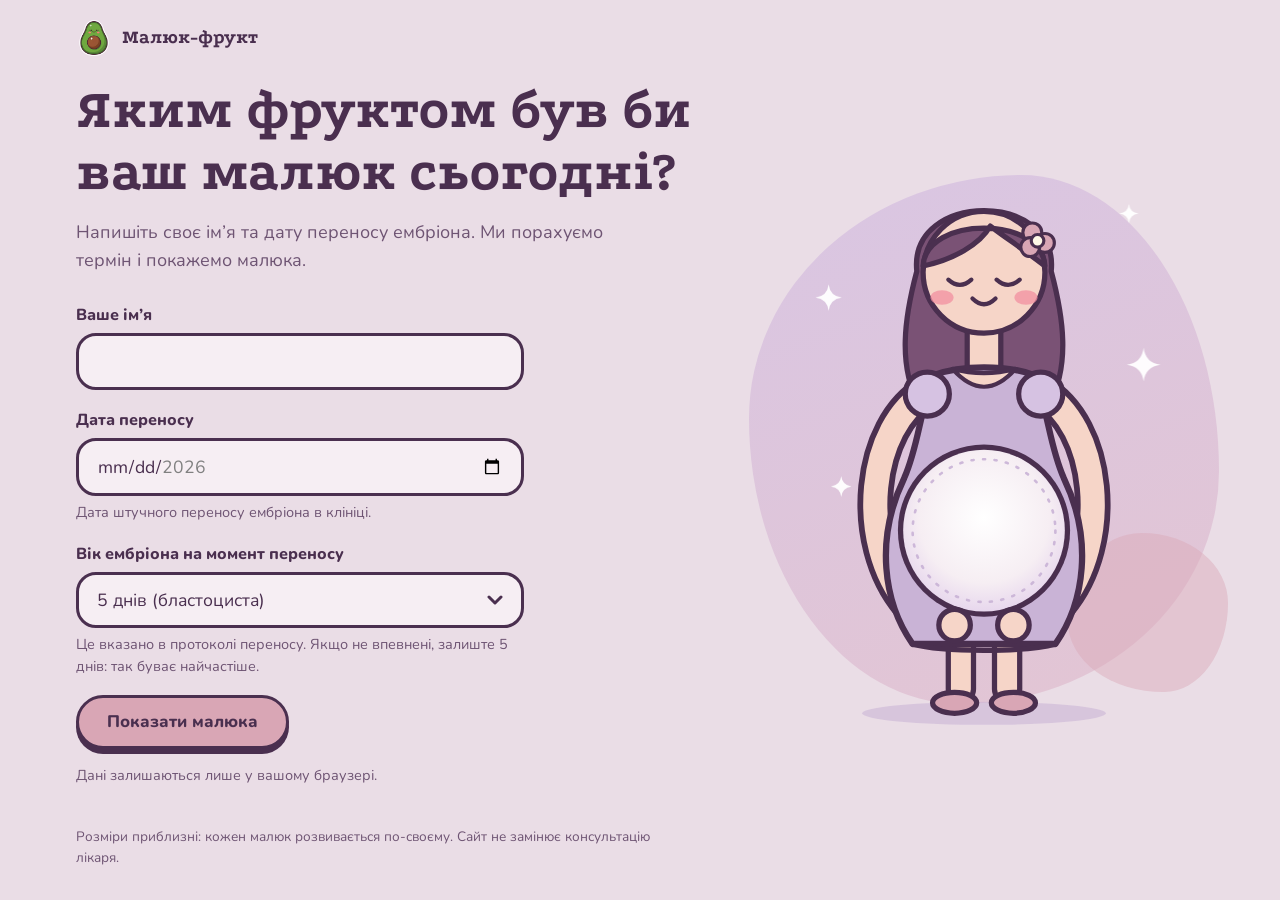
==== index.html @ c7c6c84e "Version CSS/JS URLs so browsers pick up new files right after deploy Co-Authored-By: Claude Sonnet 5" ====
<!doctype html>
<html lang="uk">
<head>
  <meta charset="utf-8">
  <meta name="viewport" content="width=device-width, initial-scale=1">
  <meta name="theme-color" content="#EADDE6">
  <meta name="description" content="Вкажіть дату переносу ембріона та дізнайтеся, на який фрукт сьогодні схожий ваш малюк.">
  <title>Малюк-фрукт</title>
  <link rel="icon" href="fruits/week-16.webp">
  <link rel="preconnect" href="https://fonts.googleapis.com">
  <link rel="preconnect" href="https://fonts.gstatic.com" crossorigin>
  <link href="https://fonts.googleapis.com/css2?family=Nunito:wght@400;600;700;800&family=Podkova:wght@600;800&display=swap" rel="stylesheet">
  <link rel="stylesheet" href="style.css?v=3">
</head>
<body>
  <div class="page">
    <header class="top">
      <img src="fruits/week-16.webp" alt="" width="36" height="36">
      <span>Малюк-фрукт</span>
    </header>

    <main class="stage" id="stage" data-screen="form">
      <section class="copy">
        <!-- Екран 1: реєстрація -->
        <div id="screen-form">
          <h1>Яким фруктом був би ваш малюк сьогодні?</h1>
          <p class="lead">Напишіть своє ім’я та дату переносу ембріона. Ми порахуємо термін і покажемо малюка.</p>

          <form id="form" novalidate>
            <div class="field">
              <label for="name">Ваше ім’я</label>
              <input id="name" name="name" type="text" maxlength="30" autocomplete="given-name" aria-describedby="name-error" required>
              <p class="error" id="name-error" role="alert"></p>
            </div>
            <div class="field">
              <label for="date">Дата переносу</label>
              <input id="date" name="date" type="date" aria-describedby="date-hint date-error" required>
              <p class="hint" id="date-hint">Дата штучного переносу ембріона в клініці.</p>
              <p class="error" id="date-error" role="alert"></p>
            </div>
            <div class="field">
              <label for="day">Вік ембріона на момент переносу</label>
              <select id="day" name="day" aria-describedby="day-hint">
                <option value="5" selected>5 днів (бластоциста)</option>
                <option value="3">3 дні</option>
                <option value="6">6 днів</option>
              </select>
              <p class="hint" id="day-hint">Це вказано в протоколі переносу. Якщо не впевнені, залиште 5 днів: так буває найчастіше.</p>
            </div>
            <button class="btn btn--primary" type="submit">Показати малюка</button>
            <p class="hint hint--privacy">Дані залишаються лише у вашому браузері.</p>
          </form>
        </div>

        <!-- Екран 2: результат -->
        <div id="screen-result" hidden>
          <h1 id="result-title" tabindex="-1" aria-live="polite"></h1>
          <p class="lead" id="result-sub"></p>

          <dl class="facts" id="facts">
            <div class="fact">
              <dt>Зріст</dt>
              <dd id="fact-height"></dd>
            </div>
            <div class="fact">
              <dt>Вага</dt>
              <dd id="fact-weight"></dd>
            </div>
          </dl>

          <p class="story" id="result-fact"></p>
          <p class="due" id="result-due"></p>

          <div class="actions">
            <button class="btn btn--ghost" type="button" id="back-today" hidden>Повернутися до поточного тижня</button>
            <button class="btn btn--ghost" type="button" id="edit">Змінити дані</button>
          </div>
        </div>
      </section>

      <figure class="figure" aria-label="Малюнок: майбутня мама, у животику в неї малюк у вигляді фрукта">
        <div class="figure__blob figure__blob--a"></div>
        <div class="figure__blob figure__blob--b"></div>

        <svg class="mom" viewBox="0 0 400 560" role="img" aria-label="Мультяшна майбутня мама, що обіймає животик" xmlns="http://www.w3.org/2000/svg">
          <defs>
            <radialGradient id="glow" cx="50%" cy="42%" r="62%">
              <stop offset="0" stop-color="#FFFFFF"/>
              <stop offset=".65" stop-color="#F6EEF3"/>
              <stop offset="1" stop-color="#E4D2EC"/>
            </radialGradient>
            <path id="spark" d="M0-14Q1.5-1.5 14 0Q1.5 1.5 0 14Q-1.5 1.5-14 0Q-1.5-1.5 0-14Z"/>
          </defs>

          <g stroke-linejoin="round" stroke-linecap="round">
            <ellipse cx="200" cy="546" rx="116" ry="11" fill="#C9B3D6" opacity=".55"/>

            <!-- ноги и туфли -->
            <rect x="166" y="470" width="24" height="64" rx="11" fill="#F6D5C8" stroke="#4A2F4F" stroke-width="5"/>
            <rect x="210" y="470" width="24" height="64" rx="11" fill="#F6D5C8" stroke="#4A2F4F" stroke-width="5"/>
            <ellipse cx="172" cy="536" rx="21" ry="10" fill="#D9A6B5" stroke="#4A2F4F" stroke-width="5"/>
            <ellipse cx="228" cy="536" rx="21" ry="10" fill="#D9A6B5" stroke="#4A2F4F" stroke-width="5"/>

            <!-- волосся ззаду -->
            <path d="M136 125C128 48 272 48 264 125C276 170 282 215 262 252C240 264 160 264 138 252C118 215 124 170 136 125Z" fill="#7A5275" stroke="#4A2F4F" stroke-width="5"/>

            <!-- шея -->
            <path d="M184 168L184 222C194 232 206 232 216 222L216 168Z" fill="#F6D5C8" stroke="#4A2F4F" stroke-width="5"/>

            <!-- руки (под платьем) -->
            <path d="M146 240C90 272 78 382 128 442C142 458 158 464 172 462" fill="none" stroke="#4A2F4F" stroke-width="34"/>
            <path d="M254 240C310 272 322 382 272 442C258 458 242 464 228 462" fill="none" stroke="#4A2F4F" stroke-width="34"/>
            <path d="M146 240C90 272 78 382 128 442C142 458 158 464 172 462" fill="none" stroke="#F6D5C8" stroke-width="23"/>
            <path d="M254 240C310 272 322 382 272 442C258 458 242 464 228 462" fill="none" stroke="#F6D5C8" stroke-width="23"/>

            <!-- платье -->
            <path d="M152 224C178 214 222 214 248 224C262 262 262 290 276 322C304 380 296 440 268 480L132 480C104 440 96 380 124 322C138 290 138 262 152 224Z" fill="#C9B3D6" stroke="#4A2F4F" stroke-width="6"/>
            <path d="M132 480C160 488 240 488 268 480" fill="none" stroke="#4A2F4F" stroke-width="5"/>
            <!-- виріз -->
            <path d="M170 218Q200 252 230 218Q200 226 170 218Z" fill="#F6D5C8" stroke="#4A2F4F" stroke-width="4"/>

            <!-- рукава-фонарики -->
            <circle cx="146" cy="242" r="21" fill="#D6C2E2" stroke="#4A2F4F" stroke-width="5"/>
            <circle cx="254" cy="242" r="21" fill="#D6C2E2" stroke="#4A2F4F" stroke-width="5"/>

            <!-- віконце на животику -->
            <circle cx="200" cy="372" r="82" fill="#4A2F4F"/>
            <circle cx="200" cy="372" r="77" fill="url(#glow)"/>
            <circle cx="200" cy="372" r="68" fill="none" stroke="#C9B3D6" stroke-width="2.5" stroke-dasharray="2 9" opacity=".9"/>

            <!-- руки-ладони поверх -->
            <circle cx="172" cy="462" r="15" fill="#F6D5C8" stroke="#4A2F4F" stroke-width="5"/>
            <circle cx="228" cy="462" r="15" fill="#F6D5C8" stroke="#4A2F4F" stroke-width="5"/>

            <!-- голова -->
            <circle cx="200" cy="126" r="58" fill="#F6D5C8" stroke="#4A2F4F" stroke-width="5"/>
            <path d="M142 120C144 72 256 72 258 120C240 106 222 94 206 82C196 100 170 114 142 120Z" fill="#7A5275" stroke="#4A2F4F" stroke-width="5"/>
            <!-- цветок в волосах -->
            <g stroke="#4A2F4F" stroke-width="3">
              <circle cx="246" cy="88" r="9" fill="#D9A6B5"/>
              <circle cx="258" cy="98" r="9" fill="#D9A6B5"/>
              <circle cx="244" cy="102" r="9" fill="#D9A6B5"/>
              <circle cx="251" cy="96" r="6" fill="#FFF8E6"/>
            </g>
            <!-- лицо -->
            <path d="M166 133Q177 143 188 133" fill="none" stroke="#4A2F4F" stroke-width="4"/>
            <path d="M212 133Q223 143 234 133" fill="none" stroke="#4A2F4F" stroke-width="4"/>
            <path d="M189 151Q200 162 211 151" fill="none" stroke="#4A2F4F" stroke-width="4"/>
            <ellipse cx="160" cy="150" rx="11" ry="7" fill="#F28FA0" opacity=".75" stroke="none"/>
            <ellipse cx="240" cy="150" rx="11" ry="7" fill="#F28FA0" opacity=".75" stroke="none"/>
          </g>

          <g fill="#FFFFFF" opacity=".95">
            <use href="#spark" transform="translate(52 150) scale(.9)"/>
            <use href="#spark" transform="translate(352 214) scale(1.15)"/>
            <use href="#spark" transform="translate(64 330) scale(.7)"/>
            <use href="#spark" transform="translate(338 70) scale(.65)"/>
          </g>
        </svg>

        <div class="window" aria-hidden="true">
          <img id="fruit" alt="" width="512" height="512" decoding="async">
        </div>

        <button class="arrow arrow--prev" id="prev" type="button" aria-label="Попередній тиждень" hidden>
          <svg viewBox="0 0 24 24" aria-hidden="true"><path d="M15 4 7 12l8 8"/></svg>
        </button>
        <button class="arrow arrow--next" id="next" type="button" aria-label="Наступний тиждень" hidden>
          <svg viewBox="0 0 24 24" aria-hidden="true"><path d="m9 4 8 8-8 8"/></svg>
        </button>
      </figure>
    </main>

    <!-- Шкала тижнів -->
    <section class="timeline" id="timeline" hidden aria-labelledby="timeline-title">
      <h2 id="timeline-title">Натисніть на тиждень, щоб побачити, яким малюк був або буде</h2>
      <ol class="weeks" id="weeks"></ol>
      <div class="weeks-ends"><span>4-й тиждень</span><span>40-й тиждень</span></div>
    </section>

    <footer class="foot">
      Розміри приблизні: кожен малюк розвивається по-своєму. Сайт не замінює консультацію лікаря.
    </footer>
  </div>

  <noscript><p style="padding:24px">Для роботи сайту потрібен JavaScript.</p></noscript>
  <script src="app.js?v=3"></script>
</body>
</html>
---- style.css ----
:root {
  --powder: #EADDE6;
  --lilac: #C9B3D6;
  --lilac-deep: #8F76A3;
  --rose: #D9A6B5;
  --plum: #4A2F4F;
  --plum-soft: #6E5473;
  --mist: #F6EEF3;
  --error: #8E1F4D;

  --font-display: "Podkova", "Georgia", serif;
  --font-text: "Nunito", system-ui, sans-serif;
}

*, *::before, *::after { box-sizing: border-box; }
[hidden] { display: none !important; }

html { -webkit-text-size-adjust: 100%; }

body {
  margin: 0;
  background: var(--powder);
  color: var(--plum);
  font-family: var(--font-text);
  font-size: 1rem;
  line-height: 1.5;
}

.page {
  min-height: 100dvh;
  max-width: 1160px;
  margin: 0 auto;
  padding: 20px 16px 32px;
  display: flex;
  flex-direction: column;
}

.top {
  display: flex;
  align-items: center;
  gap: 10px;
  font-family: var(--font-display);
  font-weight: 800;
  font-size: 1.2rem;
}
.top img { display: block; }

/* ---------- сцена ---------- */
.stage {
  flex: 1;
  display: grid;
  grid-template-columns: minmax(0, 1fr) minmax(0, 440px);
  gap: clamp(24px, 5vw, 80px);
  align-items: center;
  padding-block: 24px 8px;
}

.copy { min-width: 0; }

h1 {
  margin: 0 0 16px;
  font-family: var(--font-display);
  font-weight: 800;
  font-size: clamp(2rem, 5vw, 3.5rem);
  line-height: 1.1;
  text-wrap: balance;
}

h1:focus { outline: none; }

.lead {
  margin: 0 0 28px;
  max-width: 34rem;
  font-size: 1.125rem;
  line-height: 1.55;
  color: var(--plum-soft);
}

/* ---------- форма ---------- */
form { max-width: 28rem; }

.field { display: grid; gap: 6px; margin-bottom: 18px; }
.field label { font-weight: 800; }

.field input,
.field select {
  width: 100%;
  min-height: 54px;
  padding: 12px 18px;
  font: inherit;
  font-size: 1.1rem;
  color: var(--plum);
  background: var(--mist);
  border: 3px solid var(--plum);
  border-radius: 20px;
}
.field input[aria-invalid="true"] { border-color: var(--error); }

.field select {
  appearance: none;
  padding-right: 48px;
  background-image: url("data:image/svg+xml,%3Csvg xmlns='http://www.w3.org/2000/svg' width='16' height='10' viewBox='0 0 16 10'%3E%3Cpath d='M2 2l6 6 6-6' fill='none' stroke='%234A2F4F' stroke-width='3' stroke-linecap='round' stroke-linejoin='round'/%3E%3C/svg%3E");
  background-repeat: no-repeat;
  background-position: right 18px center;
  cursor: pointer;
}

:focus-visible {
  outline: 3px solid var(--lilac-deep);
  outline-offset: 3px;
}

.hint { margin: 0; font-size: .9rem; color: var(--plum-soft); }
.hint--privacy { margin-top: 16px; }
.error { margin: 0; min-height: 0; font-size: .95rem; font-weight: 700; color: var(--error); }
.error:empty { display: none; }

/* ---------- кнопки в стиле стикера ---------- */
.btn {
  appearance: none;
  padding: 14px 28px;
  font: 800 1.05rem/1.2 var(--font-text);
  color: var(--plum);
  border: 3px solid var(--plum);
  border-radius: 999px;
  box-shadow: 0 5px 0 var(--plum);
  cursor: pointer;
  transition: transform .12s, box-shadow .12s;
}
.btn--primary { background: var(--rose); }
.btn--ghost { background: var(--mist); padding: 11px 22px; font-size: 1rem; }
.btn:hover { transform: translateY(-1px); box-shadow: 0 6px 0 var(--plum); }
.btn:active { transform: translateY(4px); box-shadow: 0 1px 0 var(--plum); }

/* ---------- результат ---------- */
.facts {
  display: flex;
  flex-wrap: wrap;
  gap: 14px;
  margin: 0 0 22px;
}
.fact {
  min-width: 9.5rem;
  padding: 10px 20px 12px;
  background: var(--mist);
  border: 3px solid var(--plum);
}
.fact:nth-child(1) { border-radius: 26px 26px 26px 8px; }
.fact:nth-child(2) { border-radius: 26px 26px 8px 26px; }
.fact dt { font-size: .9rem; color: var(--plum-soft); }
.fact dd { margin: 0; font-family: var(--font-display); font-weight: 800; font-size: 1.5rem; line-height: 1.25; }

.story { margin: 0 0 12px; max-width: 32rem; font-size: 1.125rem; line-height: 1.6; }
.due { margin: 0 0 26px; font-weight: 700; color: var(--plum-soft); }

.actions { display: flex; flex-wrap: wrap; gap: 14px; padding-bottom: 6px; }

/* ---------- рисунок ---------- */
.figure {
  position: relative;
  margin: 0 auto;
  width: 100%;
  max-width: 420px;
  aspect-ratio: 400 / 560;
}
.figure__blob { position: absolute; z-index: 0; }
.figure__blob--a {
  inset: 6% -6% 4% -6%;
  background: linear-gradient(160deg, #D9C6E3, #E3C5D3);
  border-radius: 58% 42% 55% 45% / 46% 56% 44% 54%;
}
.figure__blob--b {
  width: 38%;
  aspect-ratio: 1;
  right: -8%;
  bottom: 6%;
  background: var(--rose);
  opacity: .45;
  border-radius: 46% 54% 40% 60% / 56% 44% 56% 44%;
}
.mom { position: relative; z-index: 1; display: block; width: 100%; height: 100%; overflow: visible; }

/* окно: центр на животе (200, 372 из 400x560) */
.window {
  position: absolute;
  z-index: 2;
  left: 50%;
  top: 66.43%;
  width: 31%;
  aspect-ratio: 1;
  translate: -50% -50%;
  pointer-events: none;
}
.window img {
  display: block;
  width: 100%;
  height: 100%;
  object-fit: contain;
  opacity: 0;
}
.window img.is-in {
  opacity: 1;
  animation:
    pop .9s cubic-bezier(.3, 1.5, .5, 1) both,
    breathe 5s ease-in-out .9s infinite;
}

@keyframes pop {
  from { transform: scale(.15) rotate(-14deg); opacity: 0; }
  60%  { opacity: 1; }
  to   { transform: scale(1) rotate(0); opacity: 1; }
}
@keyframes breathe {
  0%, 100% { transform: scale(1); }
  50% { transform: scale(1.04); }
}

/* ---------- стрелки переключения недель ---------- */
.arrow {
  position: absolute;
  z-index: 3;
  top: 66.43%;
  display: grid;
  place-items: center;
  width: 52px;
  height: 52px;
  padding: 0;
  translate: 0 -50%;
  color: var(--plum);
  background: var(--mist);
  border: 3px solid var(--plum);
  border-radius: 50%;
  box-shadow: 0 4px 0 var(--plum);
  cursor: pointer;
  transition: transform .12s, box-shadow .12s, opacity .12s;
}
.arrow--prev { left: 0; }
.arrow--next { right: 0; }
.arrow svg { width: 24px; height: 24px; fill: none; stroke: currentColor; stroke-width: 3.2; stroke-linecap: round; stroke-linejoin: round; }
.arrow:hover:not(:disabled) { transform: translateY(-2px); box-shadow: 0 6px 0 var(--plum); }
.arrow:active:not(:disabled) { transform: translateY(3px); box-shadow: 0 1px 0 var(--plum); }
.arrow:disabled { opacity: .35; cursor: default; box-shadow: none; transform: translateY(4px); }

/* на компьютере стрелки приглушены и проявляются при наведении или фокусе */
@media (min-width: 821px) {
  .arrow { opacity: .5; }
  .arrow:hover:not(:disabled),
  .arrow:focus-visible { opacity: 1; }
  .arrow:disabled { opacity: .2; }
}

/* ---------- шкала недель ---------- */
.timeline {
  margin-top: 28px;
  padding-top: 20px;
  border-top: 3px dotted var(--lilac);
}
.timeline h2 {
  margin: 0 0 14px;
  font-family: var(--font-text);
  font-size: 1rem;
  font-weight: 700;
  color: var(--plum-soft);
}

.weeks {
  display: flex;
  margin: 0;
  padding: 30px 4px 6px;
  list-style: none;
  overflow-x: auto;
  scrollbar-width: thin;
  scrollbar-color: var(--lilac) transparent;
}
.weeks li { flex: 1 0 30px; }

.wk {
  position: relative;
  display: grid;
  place-items: center;
  width: 100%;
  height: 44px;
  padding: 0;
  background: none;
  border: 0;
  cursor: pointer;
}
.wk::before {
  content: "";
  width: 10px;
  height: 10px;
  border-radius: 50%;
  border: 2px solid var(--lilac-deep);
  background: transparent;
  transition: transform .15s;
}
.wk.is-past::before { background: var(--lilac); border-color: var(--lilac); }
.wk:hover::before { transform: scale(1.35); }

.wk.is-today::before {
  width: 18px;
  height: 18px;
  background: var(--plum);
  border-color: var(--plum);
  box-shadow: 0 0 0 4px var(--rose);
}
.wk.is-viewed:not(.is-today)::before {
  width: 18px;
  height: 18px;
  background: var(--mist);
  border: 3px solid var(--plum);
}
.wk.is-viewed::after {
  content: attr(data-label);
  position: absolute;
  top: -22px;
  padding: 1px 9px 2px;
  font-size: .85rem;
  font-weight: 800;
  line-height: 1.4;
  white-space: nowrap;
  color: var(--mist);
  background: var(--plum);
  border-radius: 999px;
}

.weeks-ends {
  display: flex;
  justify-content: space-between;
  padding-inline: 4px;
  font-size: .85rem;
  color: var(--plum-soft);
}

.foot {
  margin-top: 32px;
  max-width: 36rem;
  font-size: .85rem;
  color: var(--plum-soft);
}

/* ---------- мобильная версия ---------- */
@media (max-width: 820px) {
  .stage { grid-template-columns: minmax(0, 1fr); gap: 20px; }
  .figure { order: -1; max-width: 300px; }
  .figure__blob--a { inset: 6% -2% 4% -2%; }
  .figure__blob--b { right: -2%; }
  .lead, .story { font-size: 1.05rem; }
  .btn { width: 100%; text-align: center; }
  .actions .btn { flex: 1 1 100%; }
  .weeks li { flex-basis: 34px; }
  .arrow { width: 46px; height: 46px; }
  .timeline { display: none; } /* на телефоне недели листают стрелки */
}

@media (prefers-reduced-motion: reduce) {
  .window img.is-in { animation: none; }
  .btn, .arrow, .wk::before { transition: none; }
}
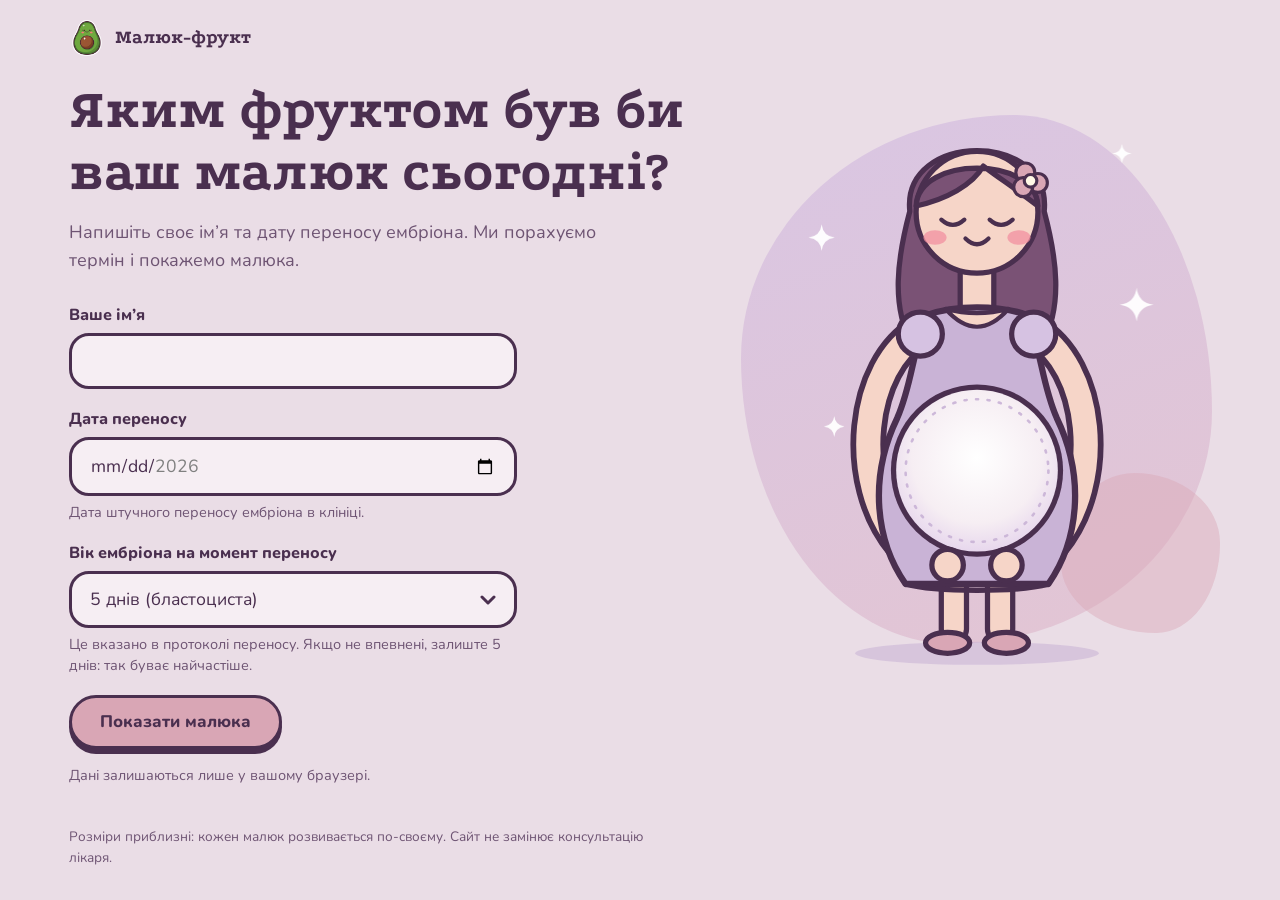
==== commit c6de1fc4: "Stop the figure from jumping when the text length changes Co-Authored-By: Claude Sonnet 5.5 <noreply" ====
--- a/index.html
+++ b/index.html
@@ -10,7 +10,7 @@
   <link rel="preconnect" href="https://fonts.googleapis.com">
   <link rel="preconnect" href="https://fonts.gstatic.com" crossorigin>
   <link href="https://fonts.googleapis.com/css2?family=Nunito:wght@400;600;700;800&family=Podkova:wght@600;800&display=swap" rel="stylesheet">
-  <link rel="stylesheet" href="style.css?v=3">
+  <link rel="stylesheet" href="style.css?v=7">
 </head>
 <body>
   <div class="page">
@@ -68,13 +68,27 @@
             </div>
           </dl>
 
+          <div class="progress" id="progress" role="group" aria-label="Прогрес вагітності">
+            <svg class="ring" viewBox="0 0 72 72" aria-hidden="true">
+              <circle class="ring__track" cx="36" cy="36" r="30"/>
+              <circle class="ring__bar" id="ring-bar" cx="36" cy="36" r="30"/>
+              <text class="ring__text" id="ring-text" x="36" y="41" text-anchor="middle"></text>
+            </svg>
+            <div>
+              <p class="progress__title" id="progress-title"></p>
+              <p class="progress__sub" id="progress-sub"></p>
+            </div>
+          </div>
+
           <p class="story" id="result-fact"></p>
           <p class="due" id="result-due"></p>
 
           <div class="actions">
+            <button class="btn btn--primary" type="button" id="share">Поділитися малюком</button>
             <button class="btn btn--ghost" type="button" id="back-today" hidden>Повернутися до поточного тижня</button>
             <button class="btn btn--ghost" type="button" id="edit">Змінити дані</button>
           </div>
+          <p class="hint" id="share-status" role="status"></p>
         </div>
       </section>
 
@@ -171,6 +185,13 @@
       </figure>
     </main>
 
+    <!-- Найближчі події -->
+    <section class="upcoming" id="upcoming" hidden aria-labelledby="upcoming-title">
+      <h2 id="upcoming-title">Найближчі події</h2>
+      <ul class="events" id="events"></ul>
+      <p class="hint">Дати орієнтовні й пораховані від переносу. Точні терміни призначає ваш лікар.</p>
+    </section>
+
     <!-- Шкала тижнів -->
     <section class="timeline" id="timeline" hidden aria-labelledby="timeline-title">
       <h2 id="timeline-title">Натисніть на тиждень, щоб побачити, яким малюк був або буде</h2>
@@ -184,6 +205,6 @@
   </div>
 
   <noscript><p style="padding:24px">Для роботи сайту потрібен JavaScript.</p></noscript>
-  <script src="app.js?v=3"></script>
+  <script src="app.js?v=7"></script>
 </body>
 </html>
--- a/style.css
+++ b/style.css
@@ -15,7 +15,7 @@
 *, *::before, *::after { box-sizing: border-box; }
 [hidden] { display: none !important; }
 
-html { -webkit-text-size-adjust: 100%; }
+html { -webkit-text-size-adjust: 100%; scrollbar-gutter: stable; }
 
 body {
   margin: 0;
@@ -51,7 +51,7 @@
   display: grid;
   grid-template-columns: minmax(0, 1fr) minmax(0, 440px);
   gap: clamp(24px, 5vw, 80px);
-  align-items: center;
+  align-items: start; /* рисунок не должен «ездить» при смене длины текста */
   padding-block: 24px 8px;
 }
 
@@ -150,12 +150,42 @@
 .fact dt { font-size: .9rem; color: var(--plum-soft); }
 .fact dd { margin: 0; font-family: var(--font-display); font-weight: 800; font-size: 1.5rem; line-height: 1.25; }
 
+/* прогресс беременности */
+.progress { display: flex; align-items: center; gap: 16px; margin: 0 0 22px; }
+.ring { flex: none; width: 72px; height: 72px; }
+.ring circle { fill: none; stroke-width: 8; }
+.ring__track { stroke: var(--lilac); opacity: .55; }
+.ring__bar {
+  stroke: var(--plum);
+  stroke-linecap: round;
+  stroke-dasharray: 188.5;
+  stroke-dashoffset: 188.5;
+  transform: rotate(-90deg);
+  transform-origin: 50% 50%;
+  transition: stroke-dashoffset .7s cubic-bezier(.3, 1, .4, 1);
+}
+.ring__text { font: 800 17px var(--font-display); fill: var(--plum); }
+.progress__title { margin: 0; font-family: var(--font-display); font-weight: 800; font-size: 1.15rem; line-height: 1.3; }
+.progress__sub { margin: 2px 0 0; color: var(--plum-soft); }
+
 .story { margin: 0 0 12px; max-width: 32rem; font-size: 1.125rem; line-height: 1.6; }
 .due { margin: 0 0 26px; font-weight: 700; color: var(--plum-soft); }
 
 .actions { display: flex; flex-wrap: wrap; gap: 14px; padding-bottom: 6px; }
+#share-status:not(:empty) { margin-top: 8px; }
 
 /* ---------- рисунок ---------- */
+/* рисунок и управление не должны выделяться при двойном клике или перетаскивании */
+.figure, .btn, .arrow, .weeks, .ring {
+  -webkit-user-select: none;
+  user-select: none;
+  -webkit-tap-highlight-color: transparent;
+}
+.figure img, .figure svg, .top img {
+  -webkit-user-drag: none;
+  user-drag: none;
+}
+
 .figure {
   position: relative;
   margin: 0 auto;
@@ -214,6 +244,41 @@
   0%, 100% { transform: scale(1); }
   50% { transform: scale(1.04); }
 }
+
+/* ---------- ближайшие события ---------- */
+.upcoming { margin-top: 32px; }
+.upcoming h2 {
+  margin: 0 0 14px;
+  font-family: var(--font-display);
+  font-weight: 800;
+  font-size: 1.5rem;
+}
+.events { display: grid; gap: 12px; margin: 0 0 12px; padding: 0; list-style: none; max-width: 46rem; }
+.event {
+  display: grid;
+  grid-template-columns: minmax(10rem, 13.5rem) minmax(0, 1fr) auto;
+  gap: 4px 18px;
+  align-items: center;
+  padding: 12px 20px 14px;
+  background: var(--mist);
+  border: 3px solid var(--plum);
+  border-radius: 24px 24px 24px 8px;
+}
+.event:first-child { background: #F3DDE5; }
+.event__date { font-family: var(--font-display); font-weight: 800; font-size: 1.1rem; line-height: 1.3; }
+.event__name { margin: 0; font-weight: 800; }
+.event__note { margin: 0; font-size: .92rem; color: var(--plum-soft); }
+.event__when {
+  justify-self: end;
+  padding: 3px 12px 4px;
+  font-size: .9rem;
+  font-weight: 800;
+  white-space: nowrap;
+  color: var(--mist);
+  background: var(--plum);
+  border-radius: 999px;
+}
+.event__when--now { background: #8E1F4D; }
 
 /* ---------- стрелки переключения недель ---------- */
 .arrow {
@@ -351,6 +416,10 @@
   .weeks li { flex-basis: 34px; }
   .arrow { width: 46px; height: 46px; }
   .timeline { display: none; } /* на телефоне недели листают стрелки */
+  .progress { gap: 14px; }
+  .event { grid-template-columns: minmax(0, 1fr) auto; padding: 12px 16px 14px; }
+  .event__date { grid-column: 1 / -1; }
+  .event__body { grid-column: 1; }
 }
 
 @media (prefers-reduced-motion: reduce) {
